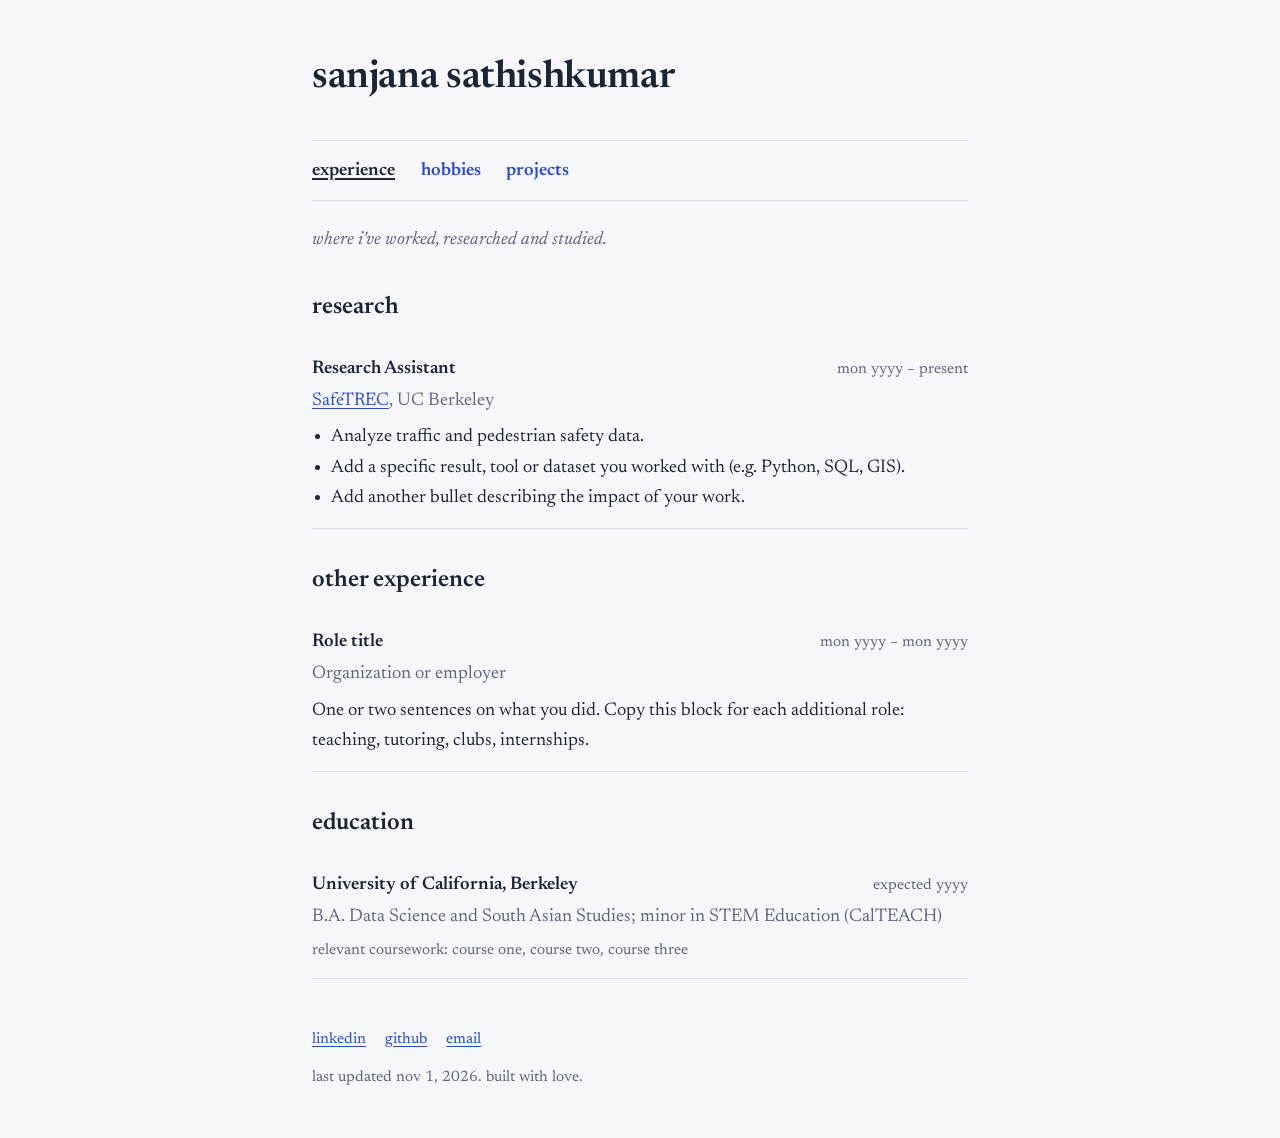
==== experience.html @ af2ec7d9 "base files" ====
<!DOCTYPE html>
<html lang="en">
<head>
  <meta charset="utf-8">
  <meta name="viewport" content="width=device-width, initial-scale=1">
  <link rel="preconnect" href="https://fonts.googleapis.com">
  <link rel="preconnect" href="https://fonts.gstatic.com" crossorigin>
  <link href="https://fonts.googleapis.com/css2?family=Newsreader:ital,opsz,wght@0,6..72,400;0,6..72,600;1,6..72,400&display=swap" rel="stylesheet">
  <link rel="stylesheet" href="styles.css">
  <title>experience | sanjana sathishkumar</title>
  <meta name="description" content="Research, teaching and education experience of Sanjana Sathishkumar.">
</head>
<body>
  <main>
    <h1><a href="index.html">sanjana sathishkumar</a></h1>
    <nav aria-label="Sections">
      <ul>
        <li><a href="experience.html" aria-current="page">experience</a></li>
        <li><a href="hobbies.html">hobbies</a></li>
        <li><a href="projects.html">projects</a></li>
      </ul>
    </nav>

    <p class="lede">where i've worked, researched and studied.</p>

    <h2>research</h2>
    <div class="entry">
      <div class="entry-head"><h3>Research Assistant</h3><span class="meta">mon yyyy – present</span></div>
      <p class="sub"><a href="https://safetrec.berkeley.edu/">SafeTREC</a>, UC Berkeley</p>
      <ul>
        <li>Analyze traffic and pedestrian safety data.</li>
        <li>Add a specific result, tool or dataset you worked with (e.g. Python, SQL, GIS).</li>
        <li>Add another bullet describing the impact of your work.</li>
      </ul>
    </div>

    <h2>other experience</h2>
    <div class="entry">
      <div class="entry-head"><h3>Role title</h3><span class="meta">mon yyyy – mon yyyy</span></div>
      <p class="sub">Organization or employer</p>
      <p>One or two sentences on what you did. Copy this block for each additional role: teaching, tutoring, clubs, internships.</p>
    </div>

    <h2>education</h2>
    <div class="entry">
      <div class="entry-head"><h3>University of California, Berkeley</h3><span class="meta">expected yyyy</span></div>
      <p class="sub">B.A. Data Science and South Asian Studies; minor in STEM Education (CalTEACH)</p>
      <p class="tags">relevant coursework: course one, course two, course three</p>
    </div>

    <footer>
      <div class="social">
        <a href="https://www.linkedin.com/in/your-handle/">linkedin</a>
        <a href="https://github.com/your-handle">github</a>
        <a href="mailto:you@example.com">email</a>
      </div>
      <div>last updated nov 1, 2026. built with love.</div>
    </footer>
  </main>
</body>
</html>
---- styles.css ----
:root {
  --bg: #f6f7fb;
  --text: #1d2433;
  --muted: #5d6578;
  --accent: #2b4acb;
  --rule: #d9dce6;
  color-scheme: light dark;
}
@media (prefers-color-scheme: dark) {
  :root { --bg: #12141c; --text: #e7e9f1; --muted: #9aa2b8; --accent: #8fa6ff; --rule: #2a2f3e; }
}
* { box-sizing: border-box; }
html { -webkit-text-size-adjust: 100%; }
body {
  margin: 0; background: var(--bg); color: var(--text);
  font-family: "Newsreader", Georgia, "Times New Roman", serif;
  font-size: 1.15rem; line-height: 1.65;
}
main { max-width: 44rem; margin: 0 auto; padding: 3.5rem 1.5rem 3rem; }
a { color: var(--accent); text-underline-offset: 0.18em; }
a:hover { text-decoration-thickness: 2px; }
a:focus-visible { outline: 2px solid var(--accent); outline-offset: 3px; border-radius: 2px; }

h1 { font-size: 2.4rem; line-height: 1.15; font-weight: 600; margin: 0 0 1.5rem; letter-spacing: -0.01em; }
h1 a { color: inherit; text-decoration: none; }
h2 { font-size: 1.5rem; font-weight: 600; margin: 2rem 0 0.75rem; }

.intro { display: grid; grid-template-columns: 1fr 11rem; gap: 2rem; align-items: start; }
.intro p { margin: 0 0 1rem; }
.photo {
  width: 11rem; height: 11rem; border-radius: 50%;
  background: var(--rule); overflow: hidden;
  display: grid; place-items: center; color: var(--muted); font-size: 3rem;
}
.photo img { width: 100%; height: 100%; object-fit: cover; display: block; }

nav { margin: 2.5rem 0 1.5rem; padding: 0.9rem 0; border-top: 1px solid var(--rule); border-bottom: 1px solid var(--rule); }
nav ul { list-style: none; margin: 0; padding: 0; display: flex; flex-wrap: wrap; gap: 0.4rem 1.6rem; }
nav a { text-decoration: none; font-weight: 600; }
nav a:hover { text-decoration: underline; }
nav a[aria-current="page"] { color: var(--text); text-decoration: underline; text-decoration-thickness: 2px; }

.lede { color: var(--muted); font-style: italic; margin: 0 0 1.5rem; }
.entry { padding: 0.9rem 0; border-bottom: 1px solid var(--rule); }
.entry:last-child { border-bottom: 0; }
.entry-head { display: flex; justify-content: space-between; gap: 1rem; align-items: baseline; }
.entry h3 { margin: 0; font-size: 1.15rem; font-weight: 600; }
.entry .meta { color: var(--muted); font-size: 0.95rem; white-space: nowrap; }
.entry .sub { color: var(--muted); margin: 0.1rem 0 0.4rem; }
.entry p { margin: 0.3rem 0 0; }
.entry ul { margin: 0.4rem 0 0; padding-left: 1.2rem; }
.tags { color: var(--muted); font-size: 0.95rem; margin-top: 0.4rem; }

footer { margin-top: 3rem; color: var(--muted); font-size: 0.95rem; }
.social { display: flex; flex-wrap: wrap; gap: 0.4rem 1.2rem; margin-bottom: 0.8rem; }

@media (max-width: 36rem) {
  main { padding-top: 2.5rem; }
  h1 { font-size: 2rem; }
  .intro { grid-template-columns: 1fr; }
  .photo { order: -1; width: 8rem; height: 8rem; font-size: 2.2rem; }
  .entry-head { flex-direction: column; gap: 0; }
}
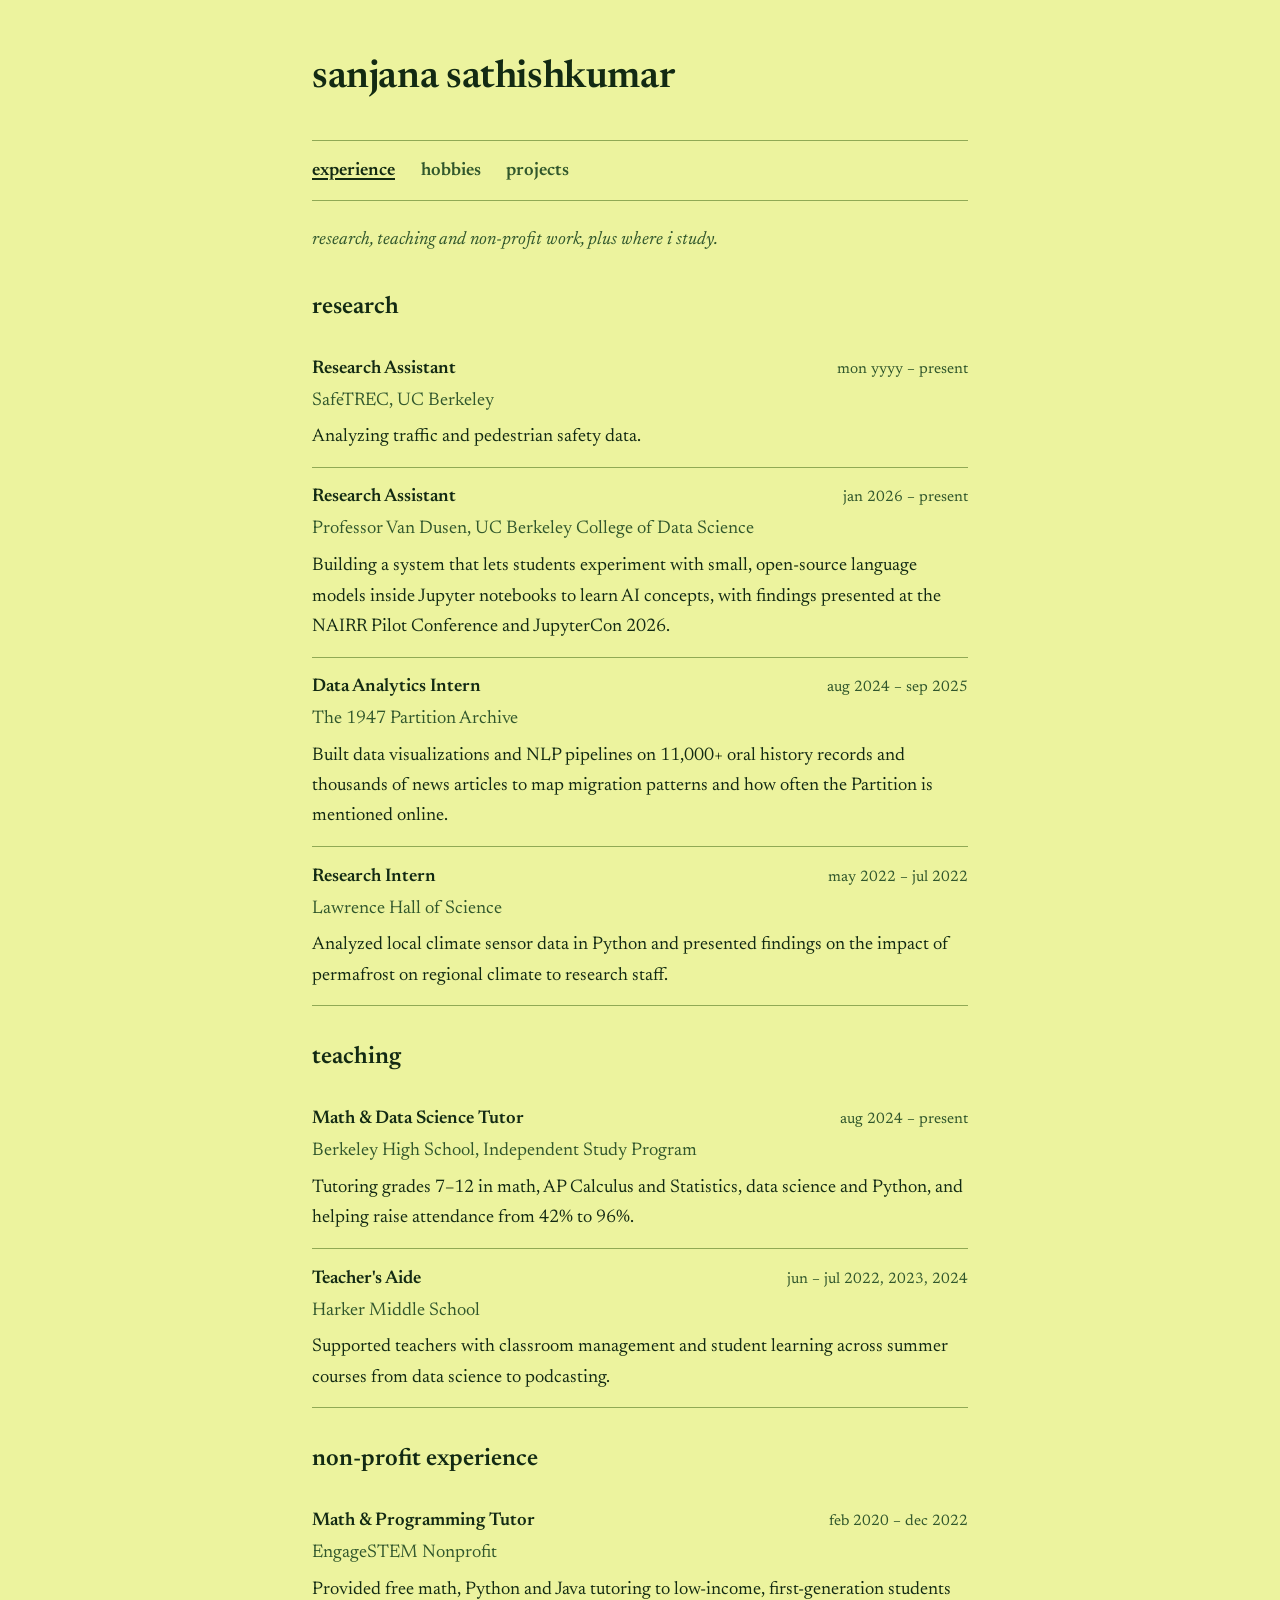
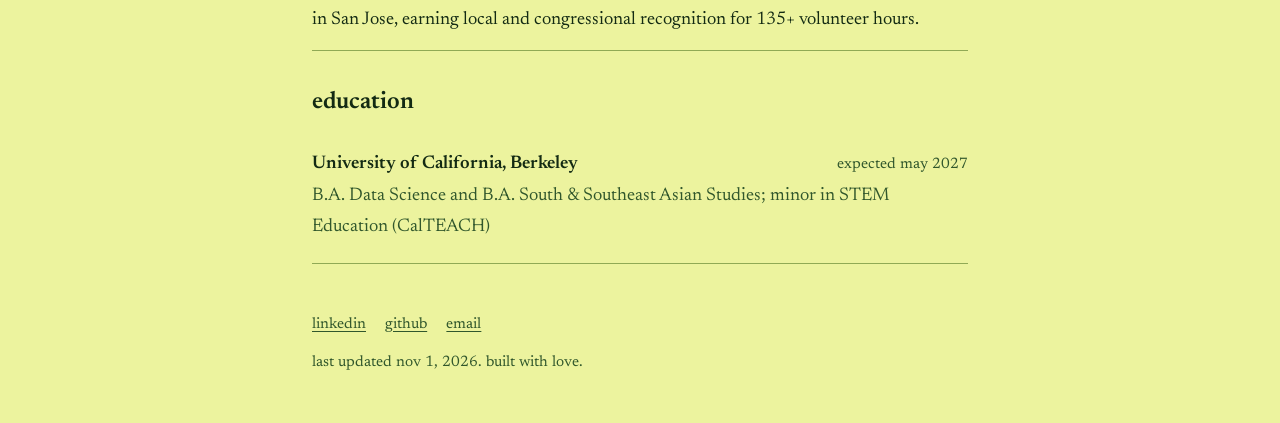
==== commit 288e6a44: "Add files via upload" ====
--- a/experience.html
+++ b/experience.html
@@ -3,12 +3,13 @@
 <head>
   <meta charset="utf-8">
   <meta name="viewport" content="width=device-width, initial-scale=1">
+  <meta name="color-scheme" content="only light">
   <link rel="preconnect" href="https://fonts.googleapis.com">
   <link rel="preconnect" href="https://fonts.gstatic.com" crossorigin>
   <link href="https://fonts.googleapis.com/css2?family=Newsreader:ital,opsz,wght@0,6..72,400;0,6..72,600;1,6..72,400&display=swap" rel="stylesheet">
   <link rel="stylesheet" href="styles.css">
   <title>experience | sanjana sathishkumar</title>
-  <meta name="description" content="Research, teaching and education experience of Sanjana Sathishkumar.">
+  <meta name="description" content="Research, teaching and non-profit experience of Sanjana Sathishkumar.">
 </head>
 <body>
   <main>
@@ -21,38 +22,60 @@
       </ul>
     </nav>
 
-    <p class="lede">where i've worked, researched and studied.</p>
+    <p class="lede">research, teaching and non-profit work, plus where i study.</p>
 
     <h2>research</h2>
     <div class="entry">
       <div class="entry-head"><h3>Research Assistant</h3><span class="meta">mon yyyy – present</span></div>
-      <p class="sub"><a href="https://safetrec.berkeley.edu/">SafeTREC</a>, UC Berkeley</p>
-      <ul>
-        <li>Analyze traffic and pedestrian safety data.</li>
-        <li>Add a specific result, tool or dataset you worked with (e.g. Python, SQL, GIS).</li>
-        <li>Add another bullet describing the impact of your work.</li>
-      </ul>
+      <p class="sub">SafeTREC, UC Berkeley</p>
+      <p>Analyzing traffic and pedestrian safety data.</p>
+    </div>
+    <div class="entry">
+      <div class="entry-head"><h3>Research Assistant</h3><span class="meta">jan 2026 – present</span></div>
+      <p class="sub">Professor Van Dusen, UC Berkeley College of Data Science</p>
+      <p>Building a system that lets students experiment with small, open-source language models inside Jupyter notebooks to learn AI concepts, with findings presented at the NAIRR Pilot Conference and JupyterCon 2026.</p>
+    </div>
+    <div class="entry">
+      <div class="entry-head"><h3>Data Analytics Intern</h3><span class="meta">aug 2024 – sep 2025</span></div>
+      <p class="sub">The 1947 Partition Archive</p>
+      <p>Built data visualizations and NLP pipelines on 11,000+ oral history records and thousands of news articles to map migration patterns and how often the Partition is mentioned online.</p>
+    </div>
+    <div class="entry">
+      <div class="entry-head"><h3>Research Intern</h3><span class="meta">may 2022 – jul 2022</span></div>
+      <p class="sub">Lawrence Hall of Science</p>
+      <p>Analyzed local climate sensor data in Python and presented findings on the impact of permafrost on regional climate to research staff.</p>
     </div>
 
-    <h2>other experience</h2>
+    <h2>teaching</h2>
     <div class="entry">
-      <div class="entry-head"><h3>Role title</h3><span class="meta">mon yyyy – mon yyyy</span></div>
-      <p class="sub">Organization or employer</p>
-      <p>One or two sentences on what you did. Copy this block for each additional role: teaching, tutoring, clubs, internships.</p>
+      <div class="entry-head"><h3>Math &amp; Data Science Tutor</h3><span class="meta">aug 2024 – present</span></div>
+      <p class="sub">Berkeley High School, Independent Study Program</p>
+      <p>Tutoring grades 7–12 in math, AP Calculus and Statistics, data science and Python, and helping raise attendance from 42% to 96%.</p>
+    </div>
+    <div class="entry">
+      <div class="entry-head"><h3>Teacher's Aide</h3><span class="meta">jun – jul 2022, 2023, 2024</span></div>
+      <p class="sub">Harker Middle School</p>
+      <p>Supported teachers with classroom management and student learning across summer courses from data science to podcasting.</p>
+    </div>
+
+    <h2>non-profit experience</h2>
+    <div class="entry">
+      <div class="entry-head"><h3>Math &amp; Programming Tutor</h3><span class="meta">feb 2020 – dec 2022</span></div>
+      <p class="sub">EngageSTEM Nonprofit</p>
+      <p>Provided free math, Python and Java tutoring to low-income, first-generation students in San Jose, earning local and congressional recognition for 135+ volunteer hours.</p>
     </div>
 
     <h2>education</h2>
     <div class="entry">
-      <div class="entry-head"><h3>University of California, Berkeley</h3><span class="meta">expected yyyy</span></div>
-      <p class="sub">B.A. Data Science and South Asian Studies; minor in STEM Education (CalTEACH)</p>
-      <p class="tags">relevant coursework: course one, course two, course three</p>
+      <div class="entry-head"><h3>University of California, Berkeley</h3><span class="meta">expected may 2027</span></div>
+      <p class="sub">B.A. Data Science and B.A. South &amp; Southeast Asian Studies; minor in STEM Education (CalTEACH)</p>
     </div>
 
     <footer>
       <div class="social">
-        <a href="https://www.linkedin.com/in/your-handle/">linkedin</a>
-        <a href="https://github.com/your-handle">github</a>
-        <a href="mailto:you@example.com">email</a>
+        <a href="http://www.linkedin.com/in/sanjana-sathish-kumar-b056001b3">linkedin</a>
+        <a href="https://github.com/sanjana-skumar">github</a>
+        <a href="mailto:ssathishkumar@berkeley.edu">email</a>
       </div>
       <div>last updated nov 1, 2026. built with love.</div>
     </footer>
--- a/styles.css
+++ b/styles.css
@@ -1,13 +1,11 @@
 :root {
-  --bg: #f6f7fb;
-  --text: #1d2433;
-  --muted: #5d6578;
-  --accent: #2b4acb;
-  --rule: #d9dce6;
-  color-scheme: light dark;
-}
-@media (prefers-color-scheme: dark) {
-  :root { --bg: #12141c; --text: #e7e9f1; --muted: #9aa2b8; --accent: #8fa6ff; --rule: #2a2f3e; }
+  --bg: #ecf39e;
+  --text: #132a13;
+  --muted: #31572c;
+  --accent: #31572c;
+  --mid: #4f772d;
+  --rule: #90a955;
+  color-scheme: only light;
 }
 * { box-sizing: border-box; }
 html { -webkit-text-size-adjust: 100%; }
@@ -18,21 +16,20 @@
 }
 main { max-width: 44rem; margin: 0 auto; padding: 3.5rem 1.5rem 3rem; }
 a { color: var(--accent); text-underline-offset: 0.18em; }
-a:hover { text-decoration-thickness: 2px; }
-a:focus-visible { outline: 2px solid var(--accent); outline-offset: 3px; border-radius: 2px; }
+a:hover { color: var(--text); text-decoration-thickness: 2px; }
+a:focus-visible { outline: 2px solid var(--text); outline-offset: 3px; border-radius: 2px; }
 
 h1 { font-size: 2.4rem; line-height: 1.15; font-weight: 600; margin: 0 0 1.5rem; letter-spacing: -0.01em; }
 h1 a { color: inherit; text-decoration: none; }
 h2 { font-size: 1.5rem; font-weight: 600; margin: 2rem 0 0.75rem; }
 
-.intro { display: grid; grid-template-columns: 1fr 11rem; gap: 2rem; align-items: start; }
-.intro p { margin: 0 0 1rem; }
-.photo {
-  width: 11rem; height: 11rem; border-radius: 50%;
-  background: var(--rule); overflow: hidden;
-  display: grid; place-items: center; color: var(--muted); font-size: 3rem;
-}
-.photo img { width: 100%; height: 100%; object-fit: cover; display: block; }
+/* homepage hero */
+.hero { margin: 1.5rem 0 2.5rem; }
+.hero .hello { margin: 0 0 0.4rem; font-size: 1.5rem; font-style: italic; color: var(--muted); }
+.hero .name { font-size: clamp(2.8rem, 13vw, 6rem); line-height: 1; font-weight: 600; letter-spacing: -0.03em; margin: 0; }
+.hero .pron { margin: 0.8rem 0 0; font-size: 1.5rem; font-style: italic; color: var(--muted); }
+
+.intro p { margin: 0 0 1rem; max-width: 38rem; }
 
 nav { margin: 2.5rem 0 1.5rem; padding: 0.9rem 0; border-top: 1px solid var(--rule); border-bottom: 1px solid var(--rule); }
 nav ul { list-style: none; margin: 0; padding: 0; display: flex; flex-wrap: wrap; gap: 0.4rem 1.6rem; }
@@ -48,16 +45,26 @@
 .entry .meta { color: var(--muted); font-size: 0.95rem; white-space: nowrap; }
 .entry .sub { color: var(--muted); margin: 0.1rem 0 0.4rem; }
 .entry p { margin: 0.3rem 0 0; }
-.entry ul { margin: 0.4rem 0 0; padding-left: 1.2rem; }
 .tags { color: var(--muted); font-size: 0.95rem; margin-top: 0.4rem; }
 
 footer { margin-top: 3rem; color: var(--muted); font-size: 0.95rem; }
 .social { display: flex; flex-wrap: wrap; gap: 0.4rem 1.2rem; margin-bottom: 0.8rem; }
 
+/* fade-in on the homepage only */
+@keyframes fade-in { from { opacity: 0; } to { opacity: 1; } }
+.home .hero .hello, .home .hero .name, .home .hero .pron, .home .after {
+  opacity: 0; animation: fade-in 1.4s ease-out forwards;
+}
+.home .hero .hello { animation-delay: 0.1s; }
+.home .hero .name  { animation-delay: 0.7s; animation-duration: 1.8s; }
+.home .hero .pron  { animation-delay: 1.5s; }
+.home .after       { animation-delay: 2.1s; }
+@media (prefers-reduced-motion: reduce) {
+  .home .hero .hello, .home .hero .name, .home .hero .pron, .home .after { opacity: 1; animation: none; }
+}
+
 @media (max-width: 36rem) {
   main { padding-top: 2.5rem; }
   h1 { font-size: 2rem; }
-  .intro { grid-template-columns: 1fr; }
-  .photo { order: -1; width: 8rem; height: 8rem; font-size: 2.2rem; }
   .entry-head { flex-direction: column; gap: 0; }
 }
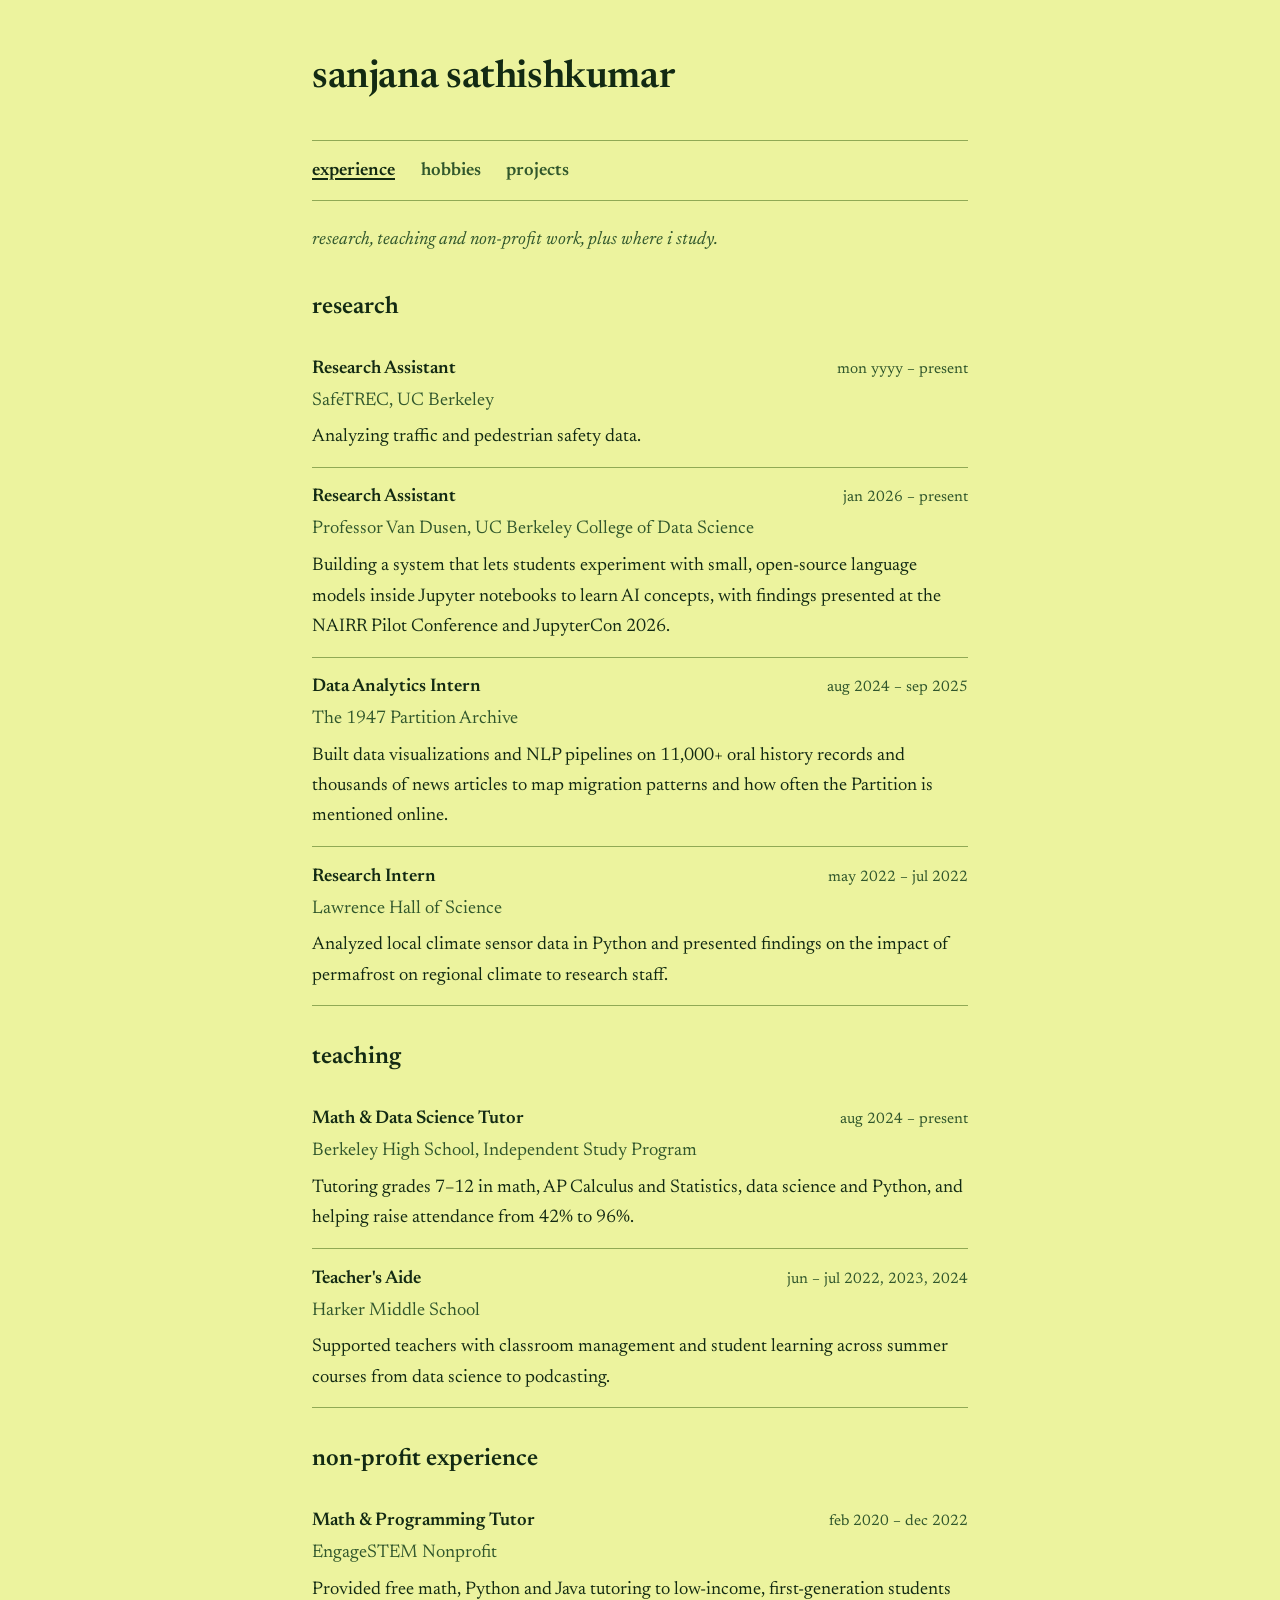
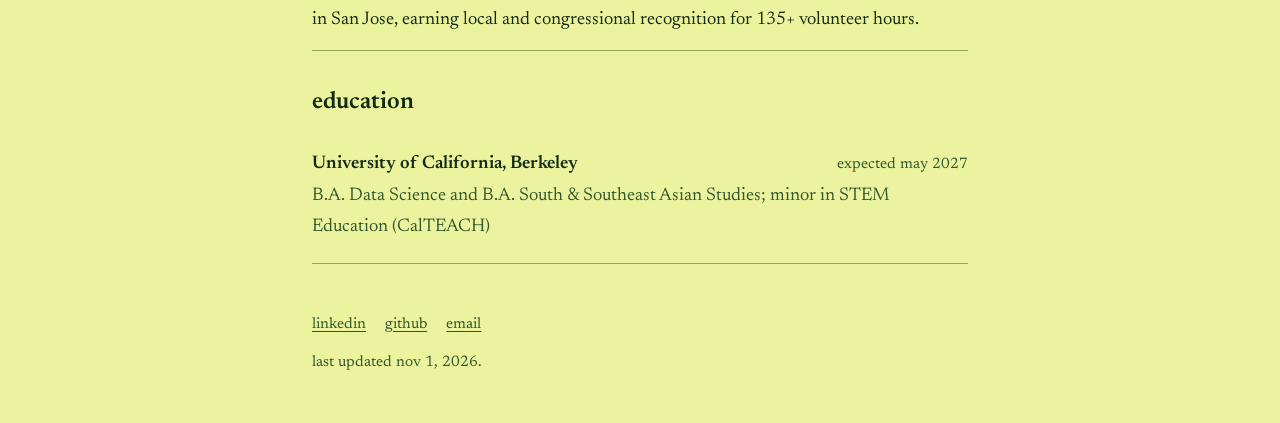
==== commit dcdebb89: "Update experience.html" ====
--- a/experience.html
+++ b/experience.html
@@ -7,7 +7,7 @@
   <link rel="preconnect" href="https://fonts.googleapis.com">
   <link rel="preconnect" href="https://fonts.gstatic.com" crossorigin>
   <link href="https://fonts.googleapis.com/css2?family=Newsreader:ital,opsz,wght@0,6..72,400;0,6..72,600;1,6..72,400&display=swap" rel="stylesheet">
-  <link rel="stylesheet" href="styles.css">
+  <link rel="stylesheet" href="styles.css?v=2">
   <title>experience | sanjana sathishkumar</title>
   <meta name="description" content="Research, teaching and non-profit experience of Sanjana Sathishkumar.">
 </head>
@@ -77,7 +77,7 @@
         <a href="https://github.com/sanjana-skumar">github</a>
         <a href="mailto:ssathishkumar@berkeley.edu">email</a>
       </div>
-      <div>last updated nov 1, 2026. built with love.</div>
+      <div>last updated nov 1, 2026.</div>
     </footer>
   </main>
 </body>
--- a/styles.css
+++ b/styles.css
@@ -8,7 +8,7 @@
   color-scheme: only light;
 }
 * { box-sizing: border-box; }
-html { -webkit-text-size-adjust: 100%; }
+html { -webkit-text-size-adjust: 100%; background: #ecf39e; color-scheme: only light; }
 body {
   margin: 0; background: var(--bg); color: var(--text);
   font-family: "Newsreader", Georgia, "Times New Roman", serif;
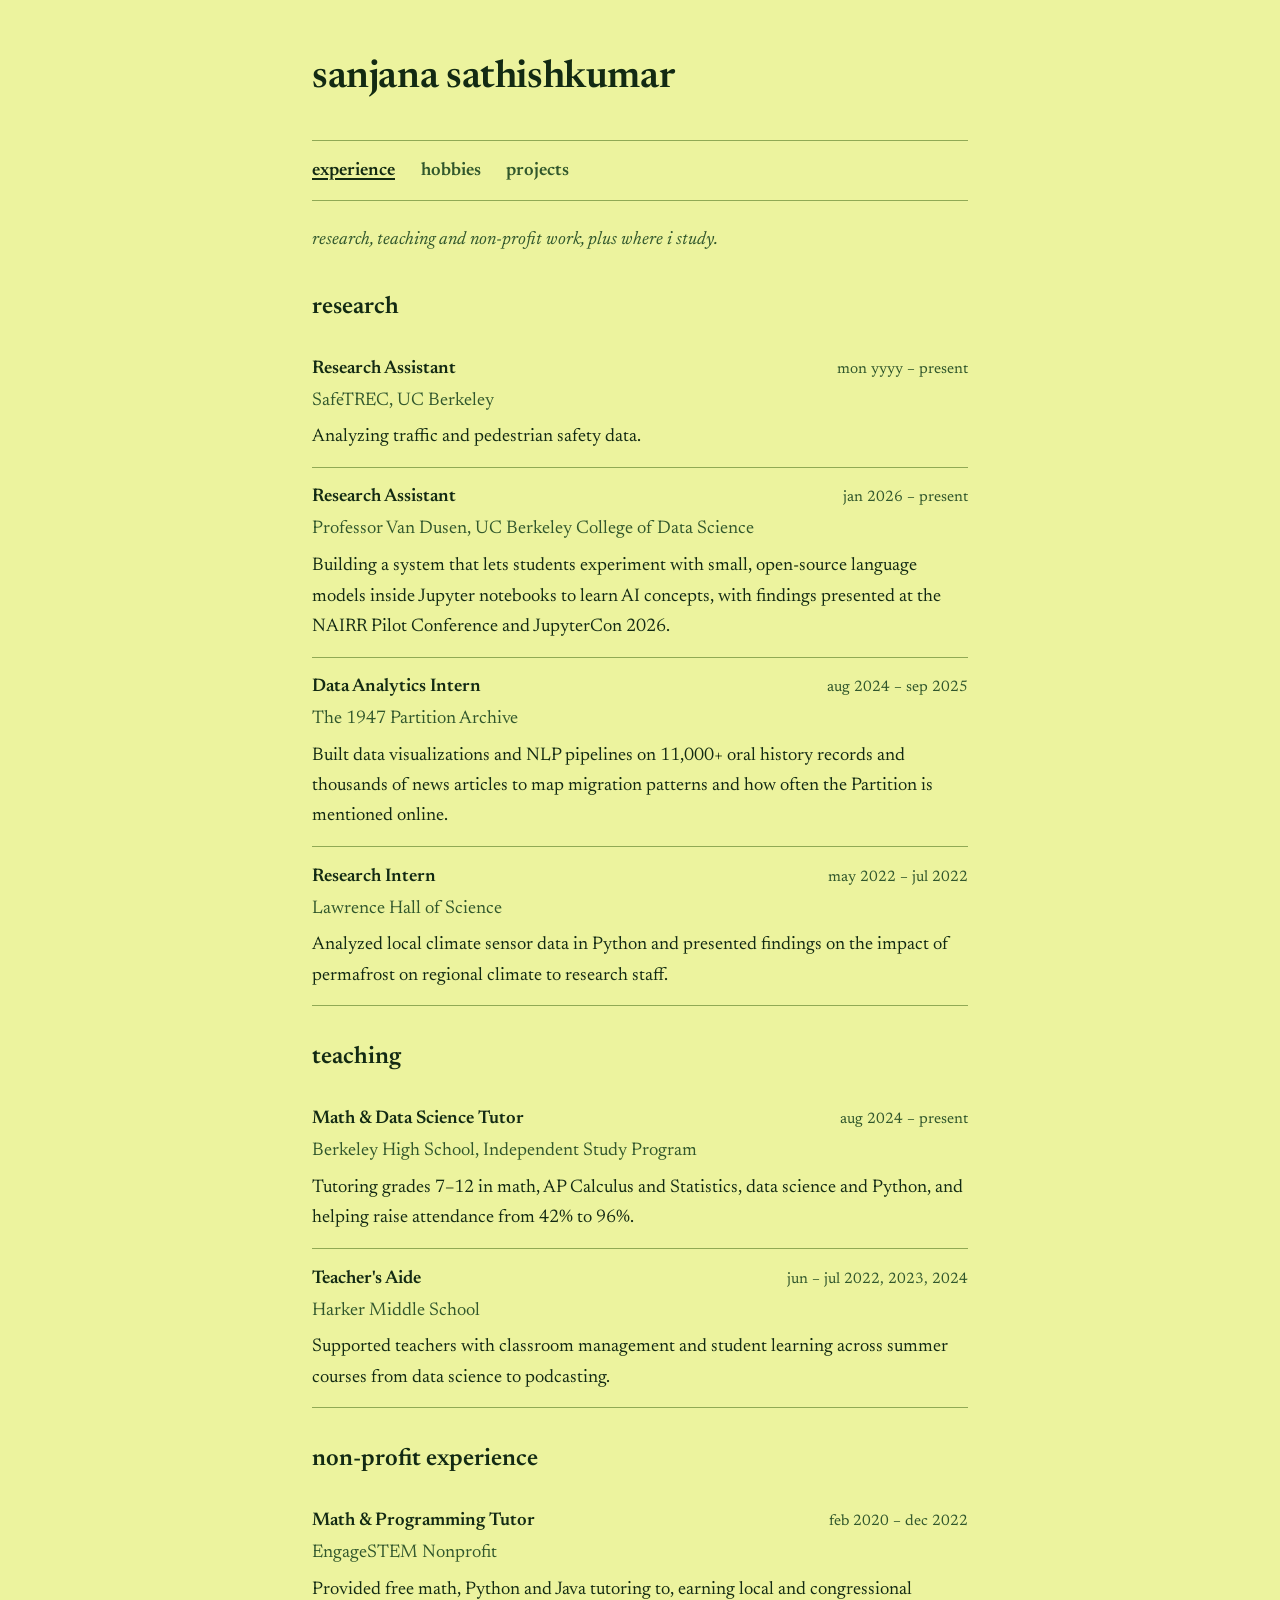
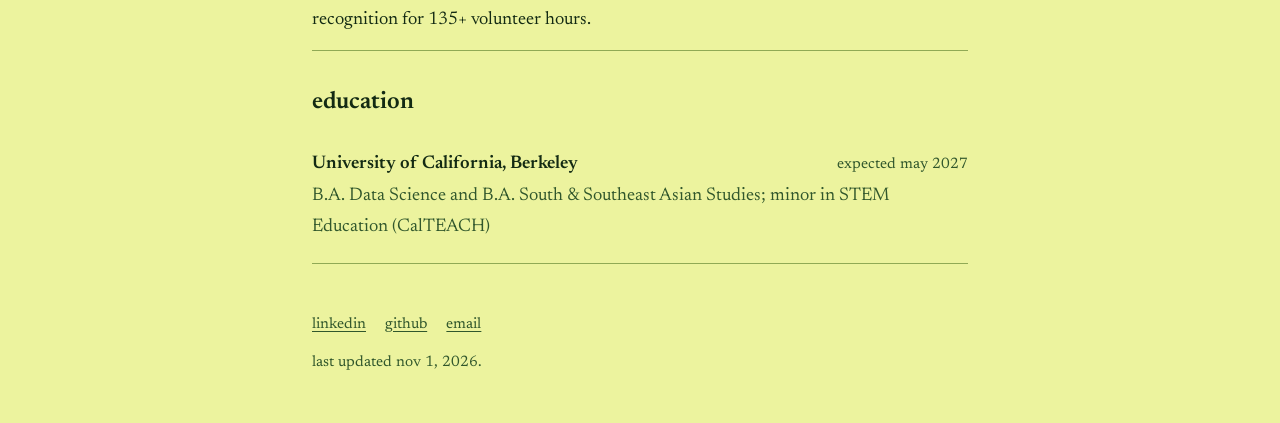
==== commit 3cad25a1: "Update experience.html updated experience" ====
--- a/experience.html
+++ b/experience.html
@@ -62,7 +62,7 @@
     <div class="entry">
       <div class="entry-head"><h3>Math &amp; Programming Tutor</h3><span class="meta">feb 2020 – dec 2022</span></div>
       <p class="sub">EngageSTEM Nonprofit</p>
-      <p>Provided free math, Python and Java tutoring to low-income, first-generation students in San Jose, earning local and congressional recognition for 135+ volunteer hours.</p>
+      <p>Provided free math, Python and Java tutoring to, earning local and congressional recognition for 135+ volunteer hours.</p>
     </div>
 
     <h2>education</h2>
